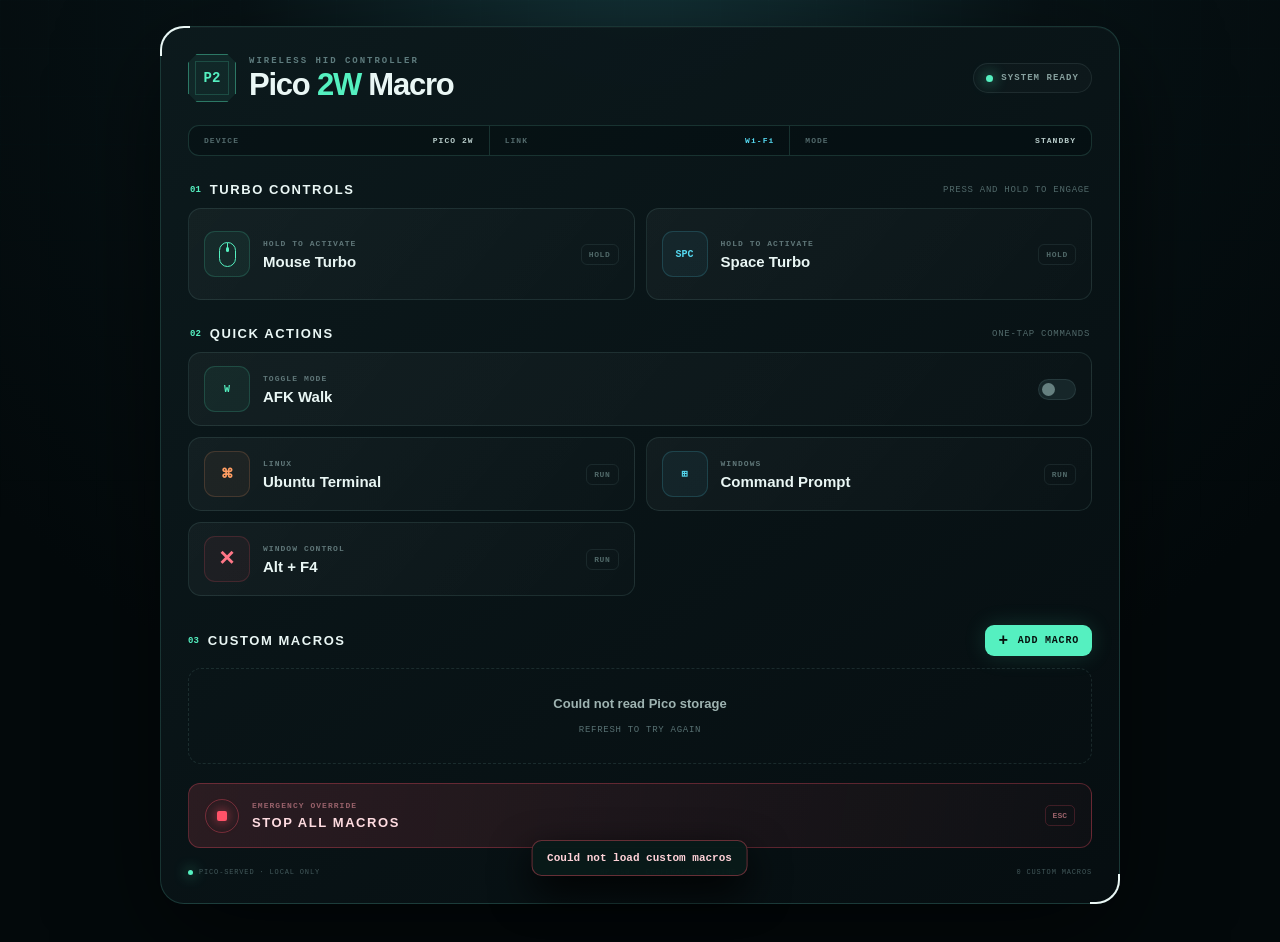
==== circuitpython_single_uf2/source_snapshot/index.html @ 3a5771f4 "Archive complete Pico 2 W macro project" ====
<!DOCTYPE html>
<html lang="en">
<head>
<meta charset="UTF-8"><meta name="viewport" content="width=device-width,initial-scale=1,viewport-fit=cover"><meta name="theme-color" content="#03090b">
<title>Pico 2W Macro Controller</title>
<style>
:root{--bg:#03090b;--panel:#091619;--panel2:#0d1d20;--ink:#eaf7f5;--muted:#668082;--line:rgba(133,255,223,.14);--mint:#55f0c0;--cyan:#55d8f0;--red:#ff5268;--orange:#ff9d63}*{box-sizing:border-box}html{background:var(--bg)}body{margin:0;color:var(--ink);background:var(--bg);font-family:Arial,sans-serif}button,a{font:inherit}.shell{min-height:100svh;position:relative;padding:26px 16px 38px;overflow:hidden;background:radial-gradient(circle at 50% -10%,#15363b 0,#071215 34%,#03090b 72%)}.shell:before{content:"";position:fixed;inset:0;opacity:.16;pointer-events:none;background-image:linear-gradient(rgba(96,225,207,.08) 1px,transparent 1px),linear-gradient(90deg,rgba(96,225,207,.08) 1px,transparent 1px);background-size:48px 48px;mask-image:linear-gradient(#000,transparent 85%)}.console{position:relative;width:min(100%,960px);margin:auto;padding:27px;border:1px solid rgba(116,235,211,.17);border-radius:24px;background:linear-gradient(145deg,rgba(12,26,29,.98),rgba(6,14,17,.98));box-shadow:0 32px 100px rgba(0,0,0,.55),inset 0 1px rgba(255,255,255,.03)}.console:before,.console:after{content:"";position:absolute;width:28px;height:28px;border-color:rgba(91,241,198,.48);pointer-events:none}.console:before{top:-1px;left:-1px;border-top:2px solid;border-left:2px solid;border-radius:24px 0 0}.console:after{right:-1px;bottom:-1px;border-right:2px solid;border-bottom:2px solid;border-radius:0 0 24px}.topbar,.brand,.status,.heading,.heading>div,.button,.custom-top,.card-actions,.modal-actions,footer{display:flex;align-items:center}.topbar{justify-content:space-between;gap:20px;margin-bottom:23px}.brand{gap:13px}.mark{width:48px;height:48px;display:grid;place-items:center;position:relative;color:var(--mint);border:1px solid rgba(85,240,192,.4);background:rgba(85,240,192,.07);clip-path:polygon(18% 0,82% 0,100% 18%,100% 82%,82% 100%,18% 100%,0 82%,0 18%);font:700 14px monospace}.mark:after{content:"";position:absolute;inset:6px;border:1px solid rgba(85,240,192,.18)}.eyebrow{margin:0 0 3px;color:#5e7b7d;font:600 9px monospace;letter-spacing:.22em}h1{margin:0;font-size:clamp(22px,4vw,31px);letter-spacing:-.04em;line-height:1}h1 span{color:var(--mint)}.status{gap:8px;padding:9px 12px;color:#87a09e;border:1px solid rgba(134,164,164,.14);border-radius:99px;background:rgba(255,255,255,.018);font:600 9px monospace;letter-spacing:.12em}.status i,.secure i{width:7px;height:7px;border-radius:50%;background:var(--mint);box-shadow:0 0 14px var(--mint)}.status.live{color:var(--mint);border-color:rgba(85,240,192,.3)}.telemetry{display:grid;grid-template-columns:repeat(3,1fr);border:1px solid var(--line);border-radius:11px;margin-bottom:24px;overflow:hidden;background:rgba(2,10,12,.35)}.telemetry div{padding:10px 15px;display:flex;align-items:center;justify-content:space-between;gap:12px;border-right:1px solid var(--line)}.telemetry div:last-child{border:0}.telemetry span,.telemetry strong{font:600 8px monospace;letter-spacing:.13em}.telemetry span{color:#52696b}.telemetry strong{color:#b8ccca}.telemetry .cyan{color:var(--cyan)}.section{margin-top:26px}.heading{justify-content:space-between;margin:0 2px 11px}.heading>div{gap:9px}.heading span{color:var(--mint);font:600 9px monospace}.heading h2{margin:0;font-size:13px;text-transform:uppercase;letter-spacing:.12em}.heading p{margin:0;color:#51696a;font:500 9px monospace;text-transform:uppercase;letter-spacing:.08em}.grid{display:grid;grid-template-columns:1fr 1fr;gap:11px}.button{min-width:0;min-height:74px;padding:13px 15px;color:var(--ink);border:1px solid rgba(139,200,193,.13);border-radius:13px;background:linear-gradient(130deg,rgba(255,255,255,.038),rgba(255,255,255,.012));text-align:left;cursor:pointer;transition:.18s;-webkit-tap-highlight-color:transparent;user-select:none;touch-action:none}.button:hover{transform:translateY(-1px);border-color:rgba(105,236,203,.3);background:linear-gradient(130deg,rgba(85,240,192,.07),rgba(255,255,255,.014))}.button:active{transform:scale(.985)}button:focus-visible,a:focus-visible{outline:2px solid var(--mint);outline-offset:3px}.turbo{min-height:92px}.button.active{border-color:rgba(85,240,192,.55);background:linear-gradient(130deg,rgba(85,240,192,.13),rgba(85,240,192,.025));box-shadow:inset 0 0 25px rgba(85,240,192,.05),0 0 24px rgba(85,240,192,.06)}.icon{flex:0 0 auto;width:46px;height:46px;display:grid;place-items:center;margin-right:13px;border:1px solid rgba(85,240,192,.17);border-radius:11px;color:var(--mint);background:rgba(85,240,192,.05);font:700 10px monospace}.mouse-shape{width:17px;height:25px;border:1.5px solid currentColor;border-radius:9px;position:relative}.mouse-shape:before{content:"";position:absolute;width:1px;height:7px;top:0;left:50%;background:currentColor}.mouse-shape:after{content:"";position:absolute;width:3px;height:5px;border-radius:2px;top:4px;left:6px;background:currentColor}.space .icon,.windows .icon{color:var(--cyan);border-color:rgba(85,216,240,.17);background:rgba(85,216,240,.05)}.ubuntu .icon{color:var(--orange);border-color:rgba(255,157,99,.17);background:rgba(255,157,99,.05);font-size:18px}.alt .icon{color:#ff7787;border-color:rgba(255,82,104,.17);background:rgba(255,82,104,.05);font-size:26px}.copy{display:flex;flex-direction:column;gap:5px;min-width:0}.copy small{color:#5f7678;font:600 8px monospace;letter-spacing:.13em;white-space:nowrap}.copy strong{font-size:15px;white-space:nowrap;overflow:hidden;text-overflow:ellipsis}.tag{margin-left:auto;padding:5px 7px;border:1px solid rgba(122,164,161,.13);border-radius:6px;color:#506868;font:600 8px monospace;letter-spacing:.08em}.active .tag{color:var(--mint);border-color:rgba(85,240,192,.3)}.walk{grid-column:1/-1}.toggle{width:38px;height:21px;border-radius:99px;margin-left:auto;padding:3px;background:#162629;border:1px solid rgba(128,169,166,.15)}.toggle i{display:block;width:13px;height:13px;border-radius:50%;background:#668080;transition:.2s}.active .toggle{background:rgba(85,240,192,.2)}.active .toggle i{transform:translateX(17px);background:var(--mint);box-shadow:0 0 10px var(--mint)}.custom-zone{padding-top:3px}.custom-top{justify-content:space-between;gap:15px;margin-bottom:12px}.add{display:inline-flex;align-items:center;gap:9px;padding:10px 13px;color:#06110e;text-decoration:none;border-radius:9px;background:var(--mint);font:700 10px monospace;letter-spacing:.08em;box-shadow:0 0 22px rgba(85,240,192,.15)}.add b{font-size:16px;line-height:0}.custom-grid{display:grid;grid-template-columns:repeat(2,1fr);gap:11px}.custom-card{position:relative;padding:15px;border:1px solid rgba(139,200,193,.14);border-radius:14px;background:linear-gradient(140deg,rgba(16,36,39,.9),rgba(7,17,19,.9))}.custom-card.active{border-color:rgba(85,240,192,.48);box-shadow:inset 0 0 25px rgba(85,240,192,.04),0 0 22px rgba(85,240,192,.06)}.custom-meta{display:flex;justify-content:space-between;gap:10px;margin-bottom:11px}.custom-meta span{color:#6d8989;font:600 8px monospace;letter-spacing:.1em;text-transform:uppercase}.custom-meta i{width:7px;height:7px;border-radius:50%;background:#344b4c}.custom-card.active .custom-meta i{background:var(--mint);box-shadow:0 0 9px var(--mint)}.run{width:100%;min-height:58px;justify-content:flex-start;border-color:rgba(85,240,192,.18)}.run .icon{width:36px;height:36px;font-size:14px}.run strong{font-size:14px}.card-actions{gap:7px;margin-top:9px}.mini{flex:1;padding:7px;border:1px solid rgba(139,180,177,.13);border-radius:7px;color:#769091;background:rgba(255,255,255,.018);cursor:pointer;font:600 8px monospace;letter-spacing:.08em}.mini:hover{color:var(--ink);border-color:rgba(139,200,193,.3)}.mini.delete:hover{color:#ff9cab;border-color:rgba(255,82,104,.3)}.empty{grid-column:1/-1;padding:27px;text-align:center;border:1px dashed rgba(139,200,193,.14);border-radius:13px;color:#587173}.empty strong{display:block;margin-bottom:7px;color:#9eb3b1;font-size:13px}.empty span{font:9px monospace;letter-spacing:.08em}.stop{width:100%;margin-top:19px;min-height:65px;padding:10px 16px;display:flex;align-items:center;gap:13px;color:#ffdce1;border:1px solid rgba(255,82,104,.3);border-radius:12px;background:linear-gradient(100deg,rgba(255,82,104,.14),rgba(255,82,104,.035));cursor:pointer;text-align:left}.stop:hover{border-color:rgba(255,82,104,.65);box-shadow:0 0 30px rgba(255,82,104,.09)}.stop-icon{width:34px;height:34px;display:grid;place-items:center;border:1px solid rgba(255,82,104,.35);border-radius:50%}.stop-icon i{width:10px;height:10px;background:var(--red);border-radius:2px;box-shadow:0 0 12px rgba(255,82,104,.7)}.stop .copy small{color:#98616a}.stop .copy strong{font-size:13px;letter-spacing:.12em}.stop kbd{margin-left:auto;color:#9b626a;border:1px solid rgba(255,82,104,.2);border-radius:5px;padding:5px 7px;font:600 8px monospace}footer{justify-content:space-between;gap:12px;margin-top:20px;color:#42585a;font:500 7px monospace;letter-spacing:.12em}.secure{display:flex;align-items:center;gap:6px}.secure i{width:5px;height:5px}.toast{position:fixed;z-index:20;left:50%;bottom:24px;transform:translate(-50%,20px);padding:11px 15px;color:#baf8e6;background:rgba(9,26,25,.97);border:1px solid rgba(85,240,192,.28);border-radius:10px;box-shadow:0 16px 40px #000;font:600 11px monospace;opacity:0;visibility:hidden;transition:.2s;white-space:nowrap}.toast.show{opacity:1;visibility:visible;transform:translate(-50%,0)}.toast.error{color:#ffd2d8;border-color:rgba(255,82,104,.38)}.modal-wrap{position:fixed;z-index:30;inset:0;display:grid;place-items:center;padding:18px;background:rgba(1,7,8,.78);backdrop-filter:blur(8px);opacity:0;visibility:hidden;transition:.18s}.modal-wrap.open{opacity:1;visibility:visible}.modal{width:min(100%,420px);padding:23px;border:1px solid rgba(255,82,104,.25);border-radius:17px;background:#0a171a;box-shadow:0 30px 80px #000}.modal .alert{width:42px;height:42px;display:grid;place-items:center;border-radius:50%;color:var(--red);border:1px solid rgba(255,82,104,.3);background:rgba(255,82,104,.08);font-weight:bold}.modal h3{margin:15px 0 7px;font-size:19px}.modal p{margin:0;color:#789091;font-size:13px;line-height:1.6}.modal-actions{gap:9px;margin-top:21px}.modal-actions button{flex:1;padding:11px;border-radius:9px;cursor:pointer;font:700 9px monospace;letter-spacing:.07em}.cancel{color:#98adab;border:1px solid var(--line);background:#102023}.confirm{color:#fff;border:1px solid rgba(255,82,104,.45);background:rgba(255,82,104,.2)}
@media(max-width:640px){.shell{padding:0}.console{min-height:100svh;border-radius:0;border-left:0;border-right:0;padding:21px 15px}.status{padding:8px}.status span{display:none}.telemetry div{flex-direction:column;align-items:flex-start;gap:5px;padding:9px 10px}.grid,.custom-grid{grid-template-columns:1fr}.walk{grid-column:auto}.heading p{display:none}.turbo{min-height:82px}footer span:nth-child(2){display:none}}@media(max-width:380px){.tag{display:none}.copy strong{font-size:14px}.console{padding-inline:12px}}
</style>
</head>
<body><main class="shell"><section class="console">
<header class="topbar"><div class="brand"><div class="mark">P2</div><div><p class="eyebrow">WIRELESS HID CONTROLLER</p><h1>Pico <span>2W</span> Macro</h1></div></div><div class="status" id="status"><i></i><span>SYSTEM READY</span></div></header>
<div class="telemetry"><div><span>DEVICE</span><strong>PICO 2W</strong></div><div><span>LINK</span><strong class="cyan">Wi-Fi</strong></div><div><span>MODE</span><strong id="mode">STANDBY</strong></div></div>
<section class="section"><div class="heading"><div><span>01</span><h2>Turbo controls</h2></div><p>Press and hold to engage</p></div><div class="grid">
<button class="button turbo" id="mouse"><span class="icon"><i class="mouse-shape"></i></span><span class="copy"><small>HOLD TO ACTIVATE</small><strong>Mouse Turbo</strong></span><span class="tag">HOLD</span></button>
<button class="button turbo space" id="space"><span class="icon">SPC</span><span class="copy"><small>HOLD TO ACTIVATE</small><strong>Space Turbo</strong></span><span class="tag">HOLD</span></button></div></section>
<section class="section"><div class="heading"><div><span>02</span><h2>Quick actions</h2></div><p>One-tap commands</p></div><div class="grid">
<button class="button walk" id="walk"><span class="icon">W</span><span class="copy"><small>TOGGLE MODE</small><strong>AFK Walk</strong></span><span class="toggle"><i></i></span></button>
<button class="button ubuntu" id="ubuntu"><span class="icon">⌘</span><span class="copy"><small>LINUX</small><strong>Ubuntu Terminal</strong></span><span class="tag">RUN</span></button>
<button class="button windows" id="cmd"><span class="icon">⊞</span><span class="copy"><small>WINDOWS</small><strong>Command Prompt</strong></span><span class="tag">RUN</span></button>
<button class="button alt" id="altf4"><span class="icon">×</span><span class="copy"><small>WINDOW CONTROL</small><strong>Alt + F4</strong></span><span class="tag">RUN</span></button></div></section>
<section class="section custom-zone"><div class="custom-top"><div class="heading" style="margin:0"><div><span>03</span><h2>Custom macros</h2></div></div><a class="add" href="/builder"><b>+</b> ADD MACRO</a></div><div class="custom-grid" id="customGrid"><div class="empty"><strong>Loading custom macros…</strong><span>READING PICO STORAGE</span></div></div></section>
<button class="stop" id="stop"><span class="stop-icon"><i></i></span><span class="copy"><small>EMERGENCY OVERRIDE</small><strong>STOP ALL MACROS</strong></span><kbd>ESC</kbd></button>
<footer><span class="secure"><i></i> PICO-SERVED · LOCAL ONLY</span><span>RP2350 · COOPERATIVE ENGINE</span><span id="count">0 CUSTOM MACROS</span></footer>
</section></main>
<div class="toast" id="toast"></div>
<div class="modal-wrap" id="deleteModal" role="dialog" aria-modal="true" aria-labelledby="modalTitle"><div class="modal"><div class="alert">!</div><h3 id="modalTitle">Delete macro?</h3><p id="modalText"></p><div class="modal-actions"><button class="cancel" id="cancelDelete">NO, KEEP IT</button><button class="confirm" id="confirmDelete">YES, I'M SURE</button></div></div></div>
<script>
const $=id=>document.getElementById(id),state={mouse:false,space:false,walk:false,active:new Set(),macros:[],pendingDelete:null};let toastTimer,heartbeatTimer;
function notify(msg,error=false){const t=$('toast');t.textContent=msg;t.className='toast show'+(error?' error':'');clearTimeout(toastTimer);toastTimer=setTimeout(()=>t.className='toast',2300)}
async function get(path){const r=await fetch(path,{cache:'no-store'});if(!r.ok)throw Error();return r.json()}
async function post(path,data){const r=await fetch(path,{method:'POST',headers:{'Content-Type':'application/json'},body:JSON.stringify(data)});const out=await r.json();if(!r.ok||out.ok===false)throw Error(out.error||'Pico rejected command');return out}
function refreshStatus(){const live=state.mouse||state.space||state.walk||state.active.size>0;$('status').classList.toggle('live',live);$('status').querySelector('span').textContent=live?'MACRO LIVE':'SYSTEM READY';$('mode').textContent=live?'ACTIVE':'STANDBY'}
function holdBuiltIn(id){const b=$(id),tag=b.querySelector('.tag');const set=async on=>{if(state[id]===on)return;state[id]=on;b.classList.toggle('active',on);tag.textContent=on?'LIVE':'HOLD';refreshStatus();try{await fetch('/'+id+'/'+(on?'start':'stop'))}catch(e){notify('Pico did not respond',true)}};b.addEventListener('pointerdown',e=>{e.preventDefault();b.setPointerCapture(e.pointerId);set(true)});['pointerup','pointercancel','lostpointercapture'].forEach(x=>b.addEventListener(x,()=>set(false)));return set}
const setMouse=holdBuiltIn('mouse'),setSpace=holdBuiltIn('space');
$('walk').onclick=async()=>{try{await fetch('/walk/toggle');state.walk=!state.walk;$('walk').classList.toggle('active',state.walk);refreshStatus();notify(state.walk?'AFK walk engaged':'AFK walk disengaged')}catch(e){notify('Pico did not respond',true)}};
[['ubuntu','Ubuntu terminal launched'],['cmd','Command prompt launched'],['altf4','Alt + F4 sent']].forEach(([id,msg])=>$(id).onclick=async()=>{try{await fetch('/'+id);notify(msg)}catch(e){notify('Pico did not respond',true)}});
function modeLabel(mode){return mode==='normal'?'NORMAL':mode==='hold'?'PRESS & HOLD':'TOGGLE'}
function renderMacros(){const grid=$('customGrid');$('count').textContent=state.macros.length+' CUSTOM MACRO'+(state.macros.length===1?'':'S');if(!state.macros.length){grid.innerHTML='<div class="empty"><strong>No custom macros yet</strong><span>BUILD YOUR FIRST SEQUENCE</span></div>';return}grid.innerHTML=state.macros.map((m,i)=>`<article class="custom-card ${state.active.has(m.id)?'active':''}" data-id="${m.id}"><div class="custom-meta"><span>${modeLabel(m.mode)} · ${m.steps.length} STEP${m.steps.length===1?'':'S'}</span><i></i></div><button class="button run"><span class="icon">${String(i+1).padStart(2,'0')}</span><span class="copy"><small>${state.active.has(m.id)?'RUNNING NOW':'CUSTOM SEQUENCE'}</small><strong></strong></span><span class="tag">${m.mode==='hold'?'HOLD':m.mode==='toggle'?(state.active.has(m.id)?'STOP':'START'):'RUN'}</span></button><div class="card-actions"><button class="mini edit">EDIT</button><button class="mini delete">DELETE</button></div></article>`).join('');grid.querySelectorAll('.custom-card').forEach((card,i)=>{const m=state.macros[i];card.querySelector('.copy strong').textContent=m.name;const run=card.querySelector('.run');wireMacro(run,m);card.querySelector('.edit').onclick=e=>{e.stopPropagation();location.href='/builder?id='+encodeURIComponent(m.id)};card.querySelector('.delete').onclick=e=>{e.stopPropagation();openDelete(m)}})}
function syncCard(id){const card=document.querySelector(`.custom-card[data-id="${id}"]`);if(!card)return;const m=state.macros.find(x=>x.id===id),on=state.active.has(id);card.classList.toggle('active',on);card.querySelector('.custom-meta i').style.background=on?'var(--mint)':'';card.querySelector('.run small').textContent=on?'RUNNING NOW':'CUSTOM SEQUENCE';card.querySelector('.run .tag').textContent=m.mode==='hold'?'HOLD':m.mode==='toggle'?(on?'STOP':'START'):'RUN'}
async function control(m,command){try{const out=await post('/api/macros/control',{id:m.id,command});if(out.active)state.active.add(m.id);else state.active.delete(m.id);if(command!=='heartbeat'){if(m.mode==='hold')syncCard(m.id);else renderMacros();refreshStatus()}}catch(e){notify(e.message||'Command failed',true)}}
function wireMacro(button,m){if(m.mode==='normal'){button.onclick=()=>{control(m,'once');notify(m.name+' started')}}else if(m.mode==='toggle'){button.onclick=()=>control(m,'toggle')}else{const start=e=>{e.preventDefault();button.setPointerCapture(e.pointerId);control(m,'start');clearInterval(heartbeatTimer);heartbeatTimer=setInterval(()=>control(m,'heartbeat'),900)};const stop=()=>{clearInterval(heartbeatTimer);control(m,'stop')};button.addEventListener('pointerdown',start);['pointerup','pointercancel','lostpointercapture'].forEach(x=>button.addEventListener(x,stop))}}
function openDelete(m){state.pendingDelete=m;$('modalText').textContent='Are you sure you want to delete “'+m.name+'”? This removes only this macro from Pico storage.';$('deleteModal').classList.add('open');$('cancelDelete').focus()}
function closeDelete(){state.pendingDelete=null;$('deleteModal').classList.remove('open')}
$('cancelDelete').onclick=closeDelete;$('deleteModal').onclick=e=>{if(e.target===$('deleteModal'))closeDelete()};$('confirmDelete').onclick=async()=>{const m=state.pendingDelete;if(!m)return;try{await post('/api/macros/delete',{id:m.id});state.macros=state.macros.filter(x=>x.id!==m.id);state.active.delete(m.id);closeDelete();renderMacros();refreshStatus();notify('“'+m.name+'” deleted')}catch(e){notify(e.message,true)}};
async function load(){try{const [data,status]=await Promise.all([get('/api/macros'),get('/api/status')]);state.macros=data.macros||[];state.active=new Set(status.active||[]);state.mouse=!!status.mouse;state.space=!!status.space;state.walk=!!status.walk;$('mouse').classList.toggle('active',state.mouse);$('space').classList.toggle('active',state.space);$('walk').classList.toggle('active',state.walk);renderMacros();refreshStatus()}catch(e){$('customGrid').innerHTML='<div class="empty"><strong>Could not read Pico storage</strong><span>REFRESH TO TRY AGAIN</span></div>';notify('Could not load custom macros',true)}}
async function poll(){try{const s=await get('/api/status');state.active=new Set(s.active||[]);state.mouse=!!s.mouse;state.space=!!s.space;state.walk=!!s.walk;state.macros.forEach(m=>syncCard(m.id));refreshStatus()}catch(e){}}
async function stopAll(){clearInterval(heartbeatTimer);try{await fetch('/stop');state.mouse=state.space=state.walk=false;state.active.clear();document.querySelectorAll('.button.active').forEach(x=>x.classList.remove('active'));renderMacros();refreshStatus();notify('Everything stopped and released')}catch(e){notify('Pico did not respond',true)}}
$('stop').onclick=stopAll;window.addEventListener('keydown',e=>{if(e.key==='Escape'){if($('deleteModal').classList.contains('open'))closeDelete();else stopAll()}});window.addEventListener('blur',()=>{if(state.mouse)setMouse(false);if(state.space)setSpace(false)});load();setInterval(poll,1800);
</script></body></html>
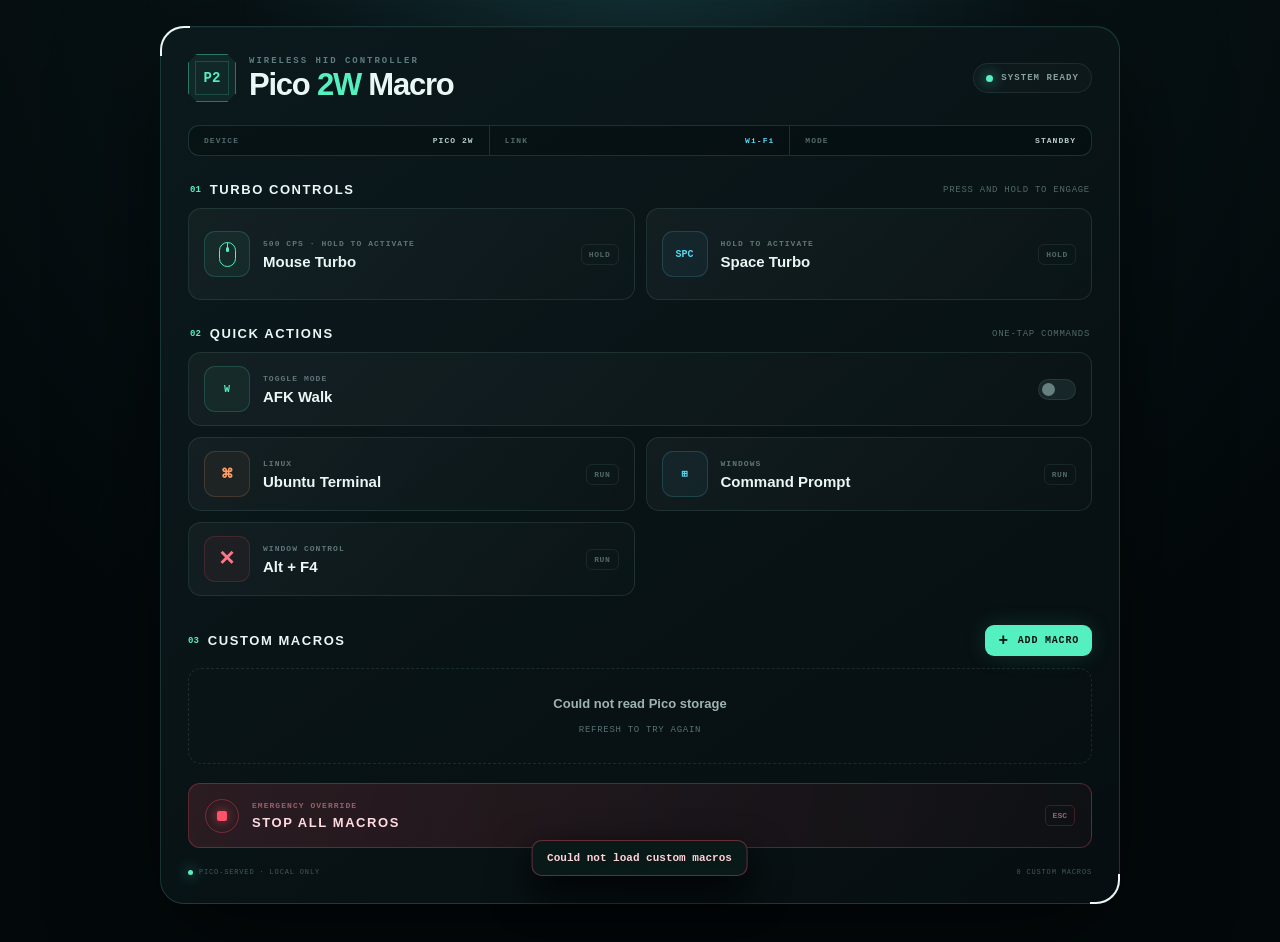
==== commit 5ee82664: "Add instant-response Pico 2 W firmware" ====
--- a/circuitpython_single_uf2/source_snapshot/index.html
+++ b/circuitpython_single_uf2/source_snapshot/index.html
@@ -12,7 +12,7 @@
 <header class="topbar"><div class="brand"><div class="mark">P2</div><div><p class="eyebrow">WIRELESS HID CONTROLLER</p><h1>Pico <span>2W</span> Macro</h1></div></div><div class="status" id="status"><i></i><span>SYSTEM READY</span></div></header>
 <div class="telemetry"><div><span>DEVICE</span><strong>PICO 2W</strong></div><div><span>LINK</span><strong class="cyan">Wi-Fi</strong></div><div><span>MODE</span><strong id="mode">STANDBY</strong></div></div>
 <section class="section"><div class="heading"><div><span>01</span><h2>Turbo controls</h2></div><p>Press and hold to engage</p></div><div class="grid">
-<button class="button turbo" id="mouse"><span class="icon"><i class="mouse-shape"></i></span><span class="copy"><small>HOLD TO ACTIVATE</small><strong>Mouse Turbo</strong></span><span class="tag">HOLD</span></button>
+<button class="button turbo" id="mouse"><span class="icon"><i class="mouse-shape"></i></span><span class="copy"><small>500 CPS · HOLD TO ACTIVATE</small><strong>Mouse Turbo</strong></span><span class="tag">HOLD</span></button>
 <button class="button turbo space" id="space"><span class="icon">SPC</span><span class="copy"><small>HOLD TO ACTIVATE</small><strong>Space Turbo</strong></span><span class="tag">HOLD</span></button></div></section>
 <section class="section"><div class="heading"><div><span>02</span><h2>Quick actions</h2></div><p>One-tap commands</p></div><div class="grid">
 <button class="button walk" id="walk"><span class="icon">W</span><span class="copy"><small>TOGGLE MODE</small><strong>AFK Walk</strong></span><span class="toggle"><i></i></span></button>
@@ -26,12 +26,12 @@
 <div class="toast" id="toast"></div>
 <div class="modal-wrap" id="deleteModal" role="dialog" aria-modal="true" aria-labelledby="modalTitle"><div class="modal"><div class="alert">!</div><h3 id="modalTitle">Delete macro?</h3><p id="modalText"></p><div class="modal-actions"><button class="cancel" id="cancelDelete">NO, KEEP IT</button><button class="confirm" id="confirmDelete">YES, I'M SURE</button></div></div></div>
 <script>
-const $=id=>document.getElementById(id),state={mouse:false,space:false,walk:false,active:new Set(),macros:[],pendingDelete:null};let toastTimer,heartbeatTimer;
+const $=id=>document.getElementById(id),state={mouse:false,space:false,walk:false,active:new Set(),macros:[],pendingDelete:null},holdTimers={};let toastTimer,heartbeatTimer;
 function notify(msg,error=false){const t=$('toast');t.textContent=msg;t.className='toast show'+(error?' error':'');clearTimeout(toastTimer);toastTimer=setTimeout(()=>t.className='toast',2300)}
 async function get(path){const r=await fetch(path,{cache:'no-store'});if(!r.ok)throw Error();return r.json()}
 async function post(path,data){const r=await fetch(path,{method:'POST',headers:{'Content-Type':'application/json'},body:JSON.stringify(data)});const out=await r.json();if(!r.ok||out.ok===false)throw Error(out.error||'Pico rejected command');return out}
 function refreshStatus(){const live=state.mouse||state.space||state.walk||state.active.size>0;$('status').classList.toggle('live',live);$('status').querySelector('span').textContent=live?'MACRO LIVE':'SYSTEM READY';$('mode').textContent=live?'ACTIVE':'STANDBY'}
-function holdBuiltIn(id){const b=$(id),tag=b.querySelector('.tag');const set=async on=>{if(state[id]===on)return;state[id]=on;b.classList.toggle('active',on);tag.textContent=on?'LIVE':'HOLD';refreshStatus();try{await fetch('/'+id+'/'+(on?'start':'stop'))}catch(e){notify('Pico did not respond',true)}};b.addEventListener('pointerdown',e=>{e.preventDefault();b.setPointerCapture(e.pointerId);set(true)});['pointerup','pointercancel','lostpointercapture'].forEach(x=>b.addEventListener(x,()=>set(false)));return set}
+function holdBuiltIn(id){const b=$(id),tag=b.querySelector('.tag');const set=async on=>{clearInterval(holdTimers[id]);holdTimers[id]=null;if(state[id]===on&&!on)return;state[id]=on;b.classList.toggle('active',on);tag.textContent=on?'LIVE':'HOLD';refreshStatus();const path='/'+id+'/'+(on?'start':'stop');try{await fetch(path)}catch(e){notify('Pico did not respond',true)}if(on)holdTimers[id]=setInterval(()=>fetch('/'+id+'/start').catch(()=>{}),400)};b.addEventListener('pointerdown',e=>{e.preventDefault();b.setPointerCapture(e.pointerId);set(true)});['pointerup','pointercancel','lostpointercapture'].forEach(x=>b.addEventListener(x,()=>set(false)));return set}
 const setMouse=holdBuiltIn('mouse'),setSpace=holdBuiltIn('space');
 $('walk').onclick=async()=>{try{await fetch('/walk/toggle');state.walk=!state.walk;$('walk').classList.toggle('active',state.walk);refreshStatus();notify(state.walk?'AFK walk engaged':'AFK walk disengaged')}catch(e){notify('Pico did not respond',true)}};
 [['ubuntu','Ubuntu terminal launched'],['cmd','Command prompt launched'],['altf4','Alt + F4 sent']].forEach(([id,msg])=>$(id).onclick=async()=>{try{await fetch('/'+id);notify(msg)}catch(e){notify('Pico did not respond',true)}});
@@ -44,7 +44,7 @@
 function closeDelete(){state.pendingDelete=null;$('deleteModal').classList.remove('open')}
 $('cancelDelete').onclick=closeDelete;$('deleteModal').onclick=e=>{if(e.target===$('deleteModal'))closeDelete()};$('confirmDelete').onclick=async()=>{const m=state.pendingDelete;if(!m)return;try{await post('/api/macros/delete',{id:m.id});state.macros=state.macros.filter(x=>x.id!==m.id);state.active.delete(m.id);closeDelete();renderMacros();refreshStatus();notify('“'+m.name+'” deleted')}catch(e){notify(e.message,true)}};
 async function load(){try{const [data,status]=await Promise.all([get('/api/macros'),get('/api/status')]);state.macros=data.macros||[];state.active=new Set(status.active||[]);state.mouse=!!status.mouse;state.space=!!status.space;state.walk=!!status.walk;$('mouse').classList.toggle('active',state.mouse);$('space').classList.toggle('active',state.space);$('walk').classList.toggle('active',state.walk);renderMacros();refreshStatus()}catch(e){$('customGrid').innerHTML='<div class="empty"><strong>Could not read Pico storage</strong><span>REFRESH TO TRY AGAIN</span></div>';notify('Could not load custom macros',true)}}
-async function poll(){try{const s=await get('/api/status');state.active=new Set(s.active||[]);state.mouse=!!s.mouse;state.space=!!s.space;state.walk=!!s.walk;state.macros.forEach(m=>syncCard(m.id));refreshStatus()}catch(e){}}
+async function poll(){try{const s=await get('/api/status');state.active=new Set(s.active||[]);state.mouse=!!s.mouse;state.space=!!s.space;state.walk=!!s.walk;$('mouse').classList.toggle('active',state.mouse);$('space').classList.toggle('active',state.space);$('walk').classList.toggle('active',state.walk);state.macros.forEach(m=>syncCard(m.id));refreshStatus()}catch(e){}}
 async function stopAll(){clearInterval(heartbeatTimer);try{await fetch('/stop');state.mouse=state.space=state.walk=false;state.active.clear();document.querySelectorAll('.button.active').forEach(x=>x.classList.remove('active'));renderMacros();refreshStatus();notify('Everything stopped and released')}catch(e){notify('Pico did not respond',true)}}
 $('stop').onclick=stopAll;window.addEventListener('keydown',e=>{if(e.key==='Escape'){if($('deleteModal').classList.contains('open'))closeDelete();else stopAll()}});window.addEventListener('blur',()=>{if(state.mouse)setMouse(false);if(state.space)setSpace(false)});load();setInterval(poll,1800);
 </script></body></html>
